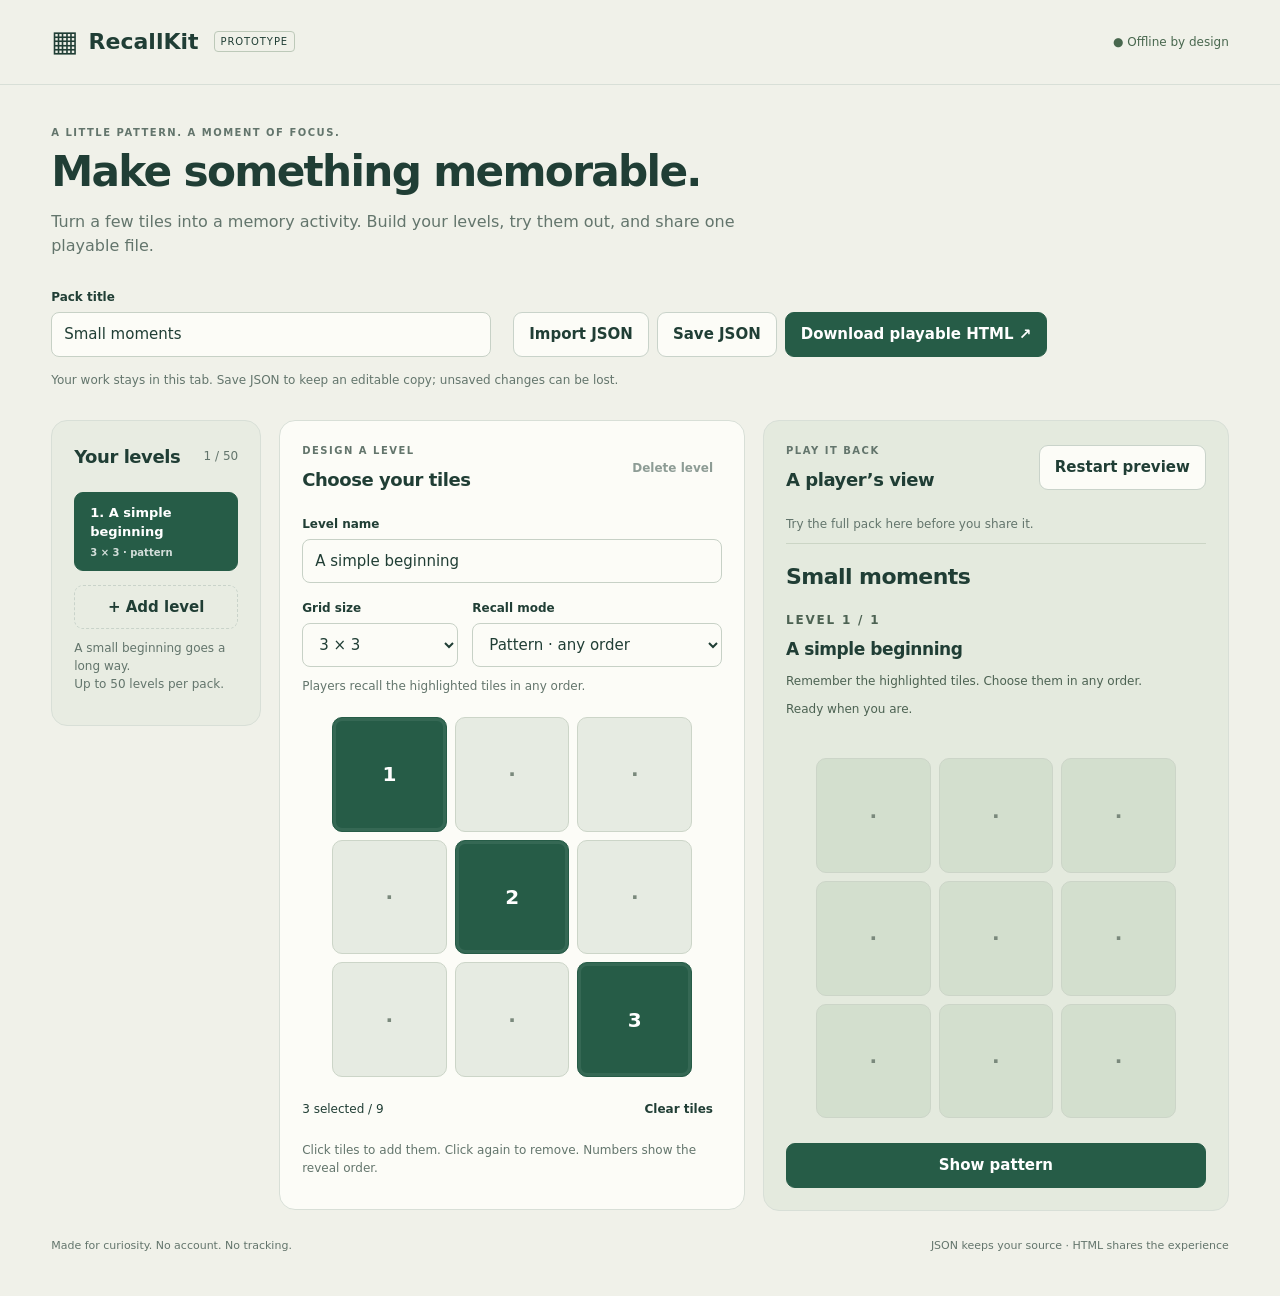
==== docs/index.html @ c54c4547 "Host tested MIT single-file editor for direct browser evaluation" ====
<!doctype html>
<!--
MIT License

Copyright (c) 2026 CinEmin

Permission is hereby granted, free of charge, to any person obtaining a copy
of this software and associated documentation files (the "Software"), to deal
in the Software without restriction, including without limitation the rights
to use, copy, modify, merge, publish, distribute, sublicense, and/or sell
copies of the Software, and to permit persons to whom the Software is
furnished to do so, subject to the following conditions:

The above copyright notice and this permission notice shall be included in all
copies or substantial portions of the Software.

THE SOFTWARE IS PROVIDED "AS IS", WITHOUT WARRANTY OF ANY KIND, EXPRESS OR
IMPLIED, INCLUDING BUT NOT LIMITED TO THE WARRANTIES OF MERCHANTABILITY,
FITNESS FOR A PARTICULAR PURPOSE AND NONINFRINGEMENT. IN NO EVENT SHALL THE
AUTHORS OR COPYRIGHT HOLDERS BE LIABLE FOR ANY CLAIM, DAMAGES OR OTHER
LIABILITY, WHETHER IN AN ACTION OF CONTRACT, TORT OR OTHERWISE, ARISING FROM,
OUT OF OR IN CONNECTION WITH THE SOFTWARE OR THE USE OR OTHER DEALINGS IN THE
SOFTWARE.
-->
<html lang="en">
<head><meta charset="utf-8"><meta name="viewport" content="width=device-width,initial-scale=1"><title>RecallKit · Memory activity studio</title><link rel="stylesheet" href="[data-uri]"><script defer src="[data-uri]"></script><script defer src="[data-uri]"></script></head>
<body>
<header class="topbar"><a class="brand" href="#"><span class="brand-mark" aria-hidden="true">▦</span> RecallKit <span class="badge">PROTOTYPE</span></a><span class="local-note">● Offline by design</span></header>
<main class="workspace">
  <section class="intro"><p class="eyebrow">A LITTLE PATTERN. A MOMENT OF FOCUS.</p><h1>Make something memorable.</h1><p>Turn a few tiles into a memory activity. Build your levels, try them out, and share one playable file.</p></section>
  <div class="toolbar"><div><label for="pack-title">Pack title</label><input id="pack-title" maxlength="80" value="Small moments" autocomplete="off"></div><div class="toolbar-actions"><button id="import-button">Import JSON</button><input id="import-file" type="file" accept=".json,application/json" hidden><button id="export-json">Save JSON</button><button id="export-html" class="primary">Download playable HTML ↗</button></div></div>
  <p id="message" class="message" role="status" aria-live="polite">Your work stays in this tab. Save JSON to keep an editable copy; unsaved changes can be lost.</p>
  <div class="studio">
    <aside class="levels-panel"><div class="panel-heading"><h2>Your levels</h2><span id="level-count" class="count"></span></div><nav id="level-list" aria-label="Levels"></nav><button id="add-level" class="add-button">+ Add level</button><p class="small">A small beginning goes a long way.<br>Up to 50 levels per pack.</p></aside>
    <section class="editor-panel" aria-labelledby="editor-heading"><div class="panel-heading"><div><p class="eyebrow">DESIGN A LEVEL</p><h2 id="editor-heading">Choose your tiles</h2></div><button id="delete-level" class="quiet">Delete level</button></div>
      <label for="level-name">Level name</label><input id="level-name" maxlength="80" autocomplete="off">
      <div class="field-row"><div><label for="grid-size">Grid size</label><select id="grid-size"><option value="2">2 × 2</option><option value="3">3 × 3</option><option value="4">4 × 4</option><option value="5">5 × 5</option><option value="6">6 × 6</option></select></div><div><label for="mode">Recall mode</label><select id="mode"><option value="pattern">Pattern · any order</option><option value="sequence">Sequence · same order</option><option value="reverse">Reverse · backwards</option></select></div></div>
      <p id="mode-help" class="small"></p><div id="editor-grid" class="editor-grid" aria-label="Choose tiles in order"></div><div class="grid-footer"><span id="tile-count"></span><button id="clear-tiles" class="quiet">Clear tiles</button></div><p class="small">Click tiles to add them. Click again to remove. Numbers show the reveal order.</p>
    </section>
    <section class="preview-panel" aria-labelledby="preview-heading"><div class="panel-heading"><div><p class="eyebrow">PLAY IT BACK</p><h2 id="preview-heading">A player’s view</h2></div><button id="preview-button">Restart preview</button></div><p class="small">Try the full pack here before you share it.</p><div id="preview" class="player"></div></section>
  </div>
  <footer><span>Made for curiosity. No account. No tracking.</span><span>JSON keeps your source · HTML shares the experience</span></footer>
</main></body></html>
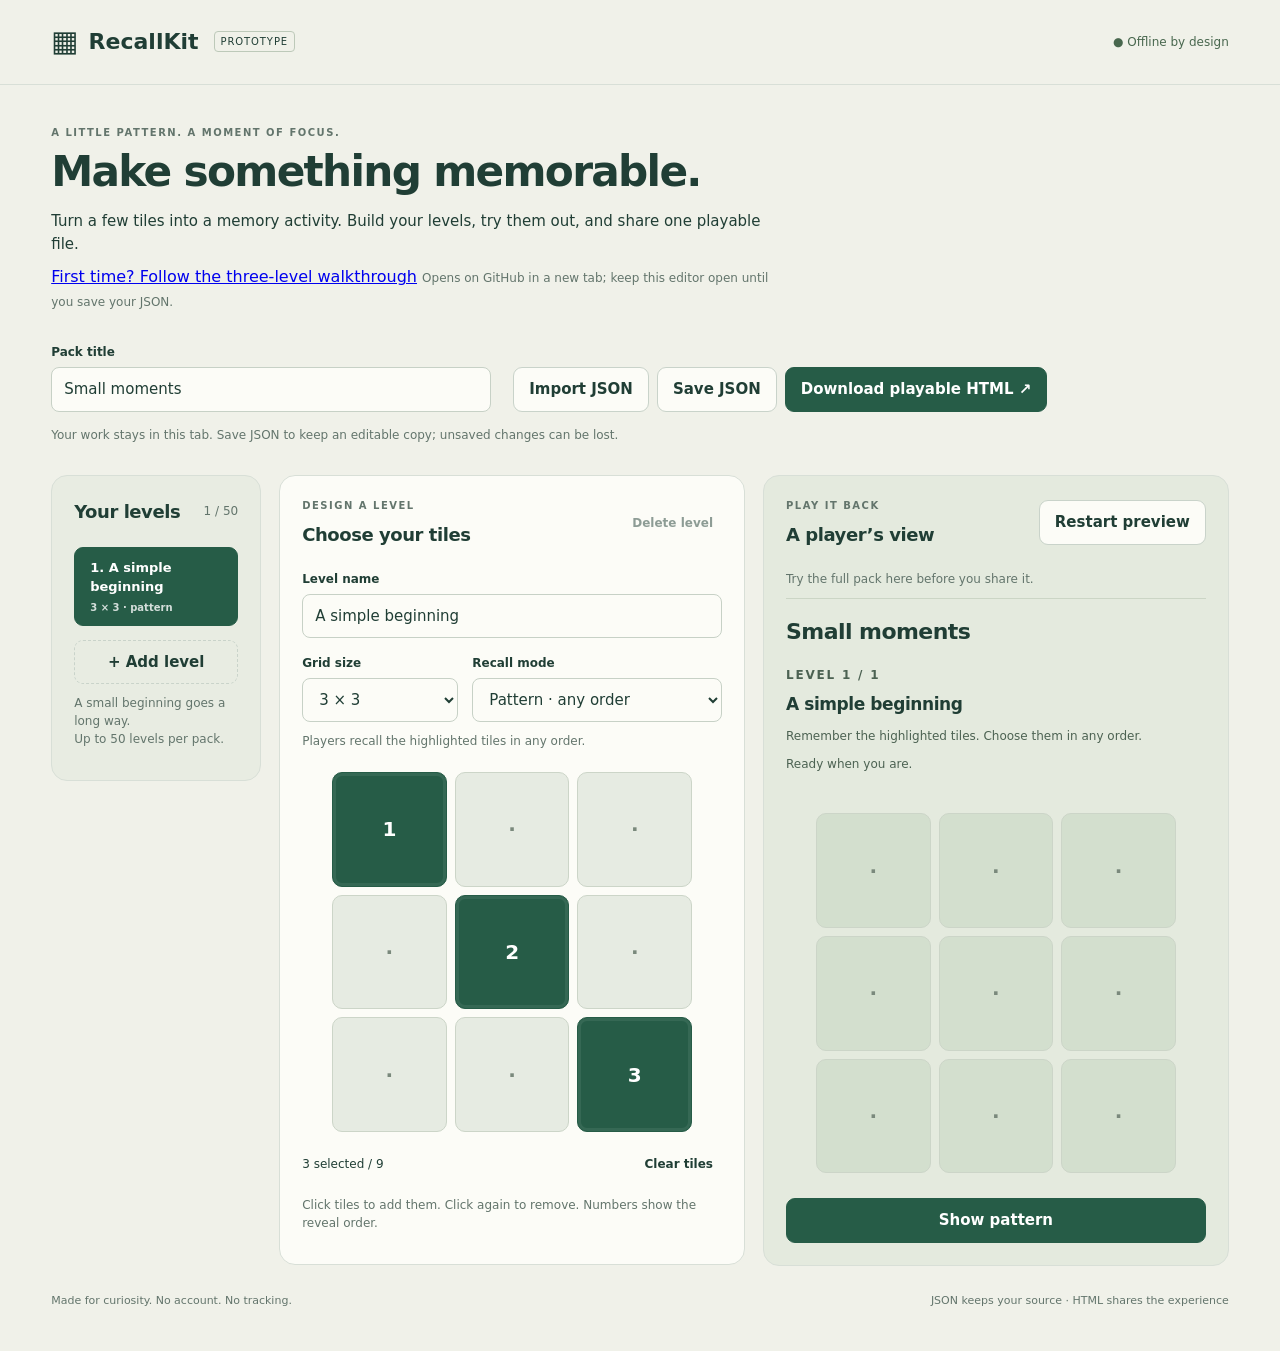
==== commit 15fe0b96: "Link first-time authors to existing walkthrough from editor" ====
--- a/docs/index.html
+++ b/docs/index.html
@@ -23,11 +23,23 @@
 SOFTWARE.
 -->
 <html lang="en">
-<head><meta charset="utf-8"><meta name="viewport" content="width=device-width,initial-scale=1"><title>RecallKit · Memory activity studio</title><link rel="stylesheet" href="[data-uri]"><script defer src="[data-uri]"></script><script defer src="[data-uri]"></script></head>
+<head><link rel="canonical" href="https://cinemin.github.io/recallkit/">
+<meta property="og:type" content="website">
+<meta property="og:title" content="RecallKit — Free Memory Activity Editor">
+<meta property="og:description" content="Create pattern, sequence and reverse memory activities. Save editable JSON or download a standalone playable HTML file. Free browser editor; no account.">
+<meta property="og:url" content="https://cinemin.github.io/recallkit/">
+<meta property="og:image" content="https://cinemin.github.io/recallkit/editor-preview.png">
+<meta property="og:image:alt" content="RecallKit editor showing custom memory levels and a playable preview">
+<meta name="twitter:card" content="summary_large_image">
+<meta name="twitter:title" content="RecallKit — Free Memory Activity Editor">
+<meta name="twitter:description" content="Create pattern, sequence and reverse memory activities. Save editable JSON or download a standalone playable HTML file. Free browser editor; no account.">
+<meta name="twitter:image" content="https://cinemin.github.io/recallkit/editor-preview.png">
+<meta name="twitter:image:alt" content="RecallKit editor showing custom memory levels and a playable preview">
+<meta name="description" content="Create free pattern and sequence memory activities in your browser. Edit up to 50 levels, save editable JSON, or download a standalone playable HTML file."><meta charset="utf-8"><meta name="viewport" content="width=device-width,initial-scale=1"><title>RecallKit · Memory activity studio</title><link rel="stylesheet" href="[data-uri]"><script defer src="[data-uri]"></script><script defer src="[data-uri]"></script></head>
 <body>
 <header class="topbar"><a class="brand" href="#"><span class="brand-mark" aria-hidden="true">▦</span> RecallKit <span class="badge">PROTOTYPE</span></a><span class="local-note">● Offline by design</span></header>
 <main class="workspace">
-  <section class="intro"><p class="eyebrow">A LITTLE PATTERN. A MOMENT OF FOCUS.</p><h1>Make something memorable.</h1><p>Turn a few tiles into a memory activity. Build your levels, try them out, and share one playable file.</p></section>
+  <section class="intro"><p class="eyebrow">A LITTLE PATTERN. A MOMENT OF FOCUS.</p><h1>Make something memorable.</h1><p>Turn a few tiles into a memory activity. Build your levels, try them out, and share one playable file.</p><p><a href="https://github.com/CinEmin/recallkit/blob/main/docs/create-memory-activity.md" target="_blank" rel="noopener noreferrer">First time? Follow the three-level walkthrough</a> <span class="small">Opens on GitHub in a new tab; keep this editor open until you save your JSON.</span></p></section>
   <div class="toolbar"><div><label for="pack-title">Pack title</label><input id="pack-title" maxlength="80" value="Small moments" autocomplete="off"></div><div class="toolbar-actions"><button id="import-button">Import JSON</button><input id="import-file" type="file" accept=".json,application/json" hidden><button id="export-json">Save JSON</button><button id="export-html" class="primary">Download playable HTML ↗</button></div></div>
   <p id="message" class="message" role="status" aria-live="polite">Your work stays in this tab. Save JSON to keep an editable copy; unsaved changes can be lost.</p>
   <div class="studio">
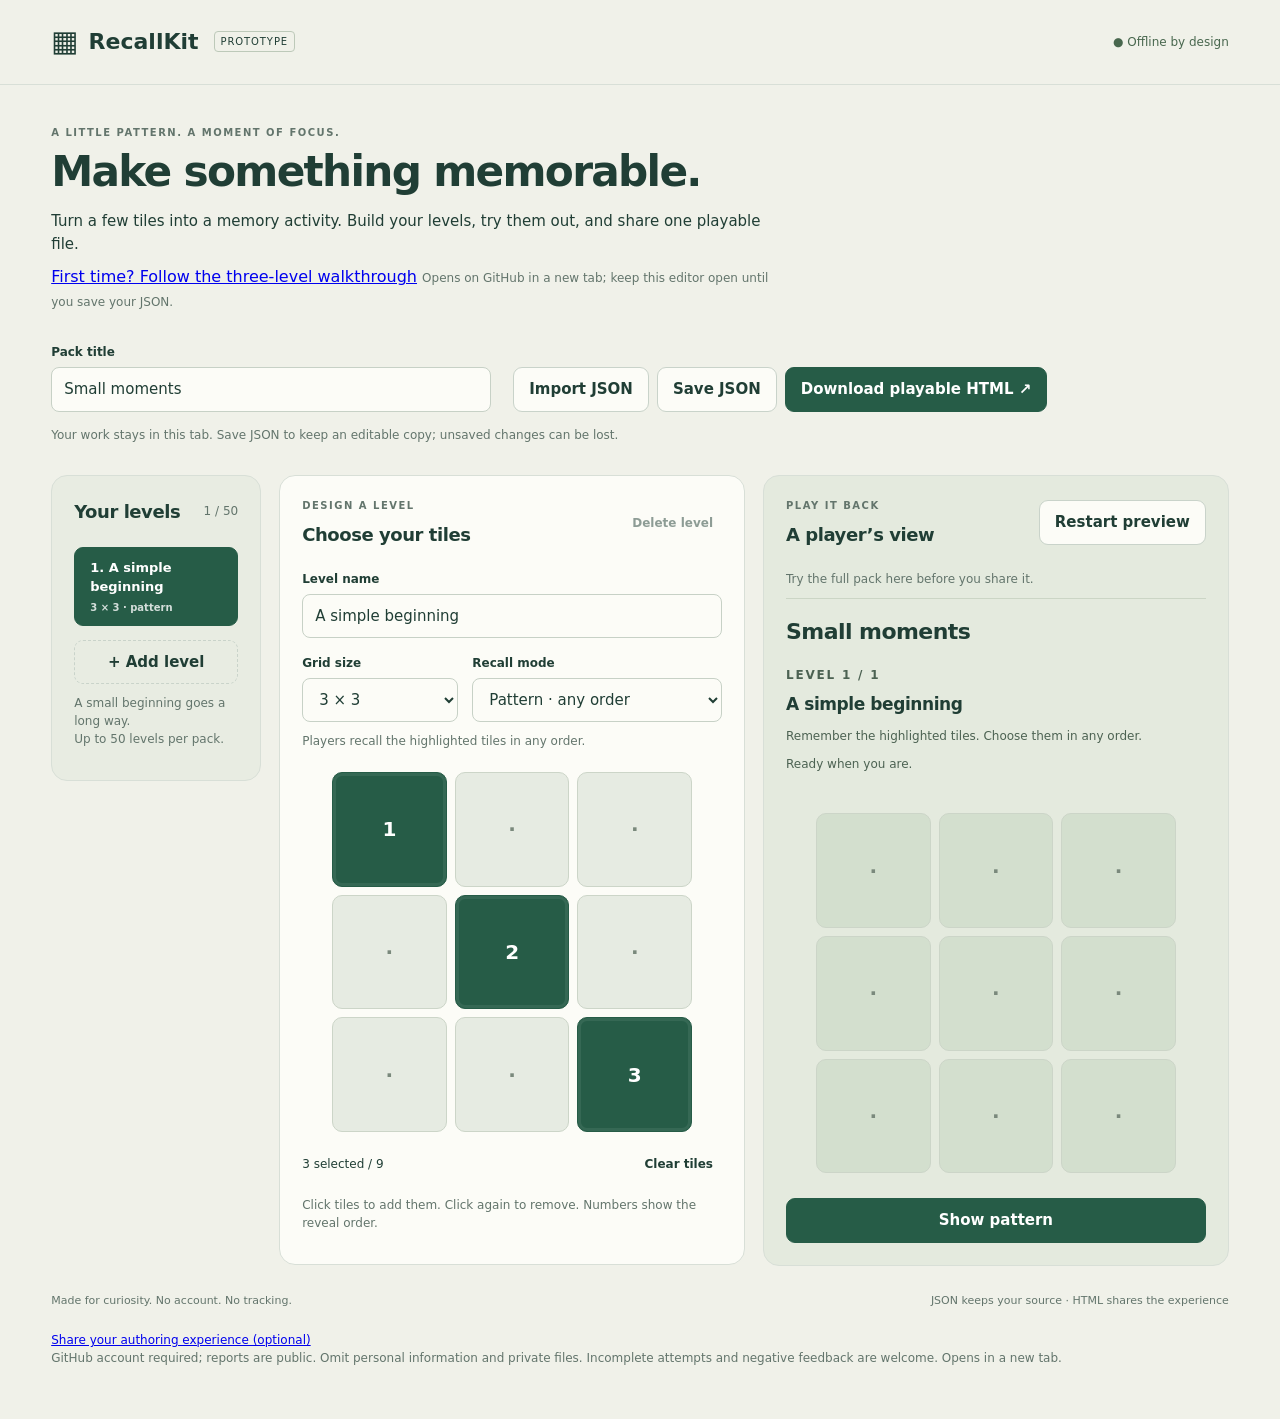
==== commit f394f00e: "Link optional public authoring report directly from editor" ====
--- a/docs/index.html
+++ b/docs/index.html
@@ -51,5 +51,5 @@
     </section>
     <section class="preview-panel" aria-labelledby="preview-heading"><div class="panel-heading"><div><p class="eyebrow">PLAY IT BACK</p><h2 id="preview-heading">A player’s view</h2></div><button id="preview-button">Restart preview</button></div><p class="small">Try the full pack here before you share it.</p><div id="preview" class="player"></div></section>
   </div>
-  <footer><span>Made for curiosity. No account. No tracking.</span><span>JSON keeps your source · HTML shares the experience</span></footer>
+  <footer><span>Made for curiosity. No account. No tracking.</span><span>JSON keeps your source · HTML shares the experience</span><p class="small"><a href="https://github.com/CinEmin/recallkit/issues/new?template=playtest.yml" target="_blank" rel="noopener noreferrer">Share your authoring experience (optional)</a><br>GitHub account required; reports are public. Omit personal information and private files. Incomplete attempts and negative feedback are welcome. Opens in a new tab.</p></footer>
 </main></body></html>
